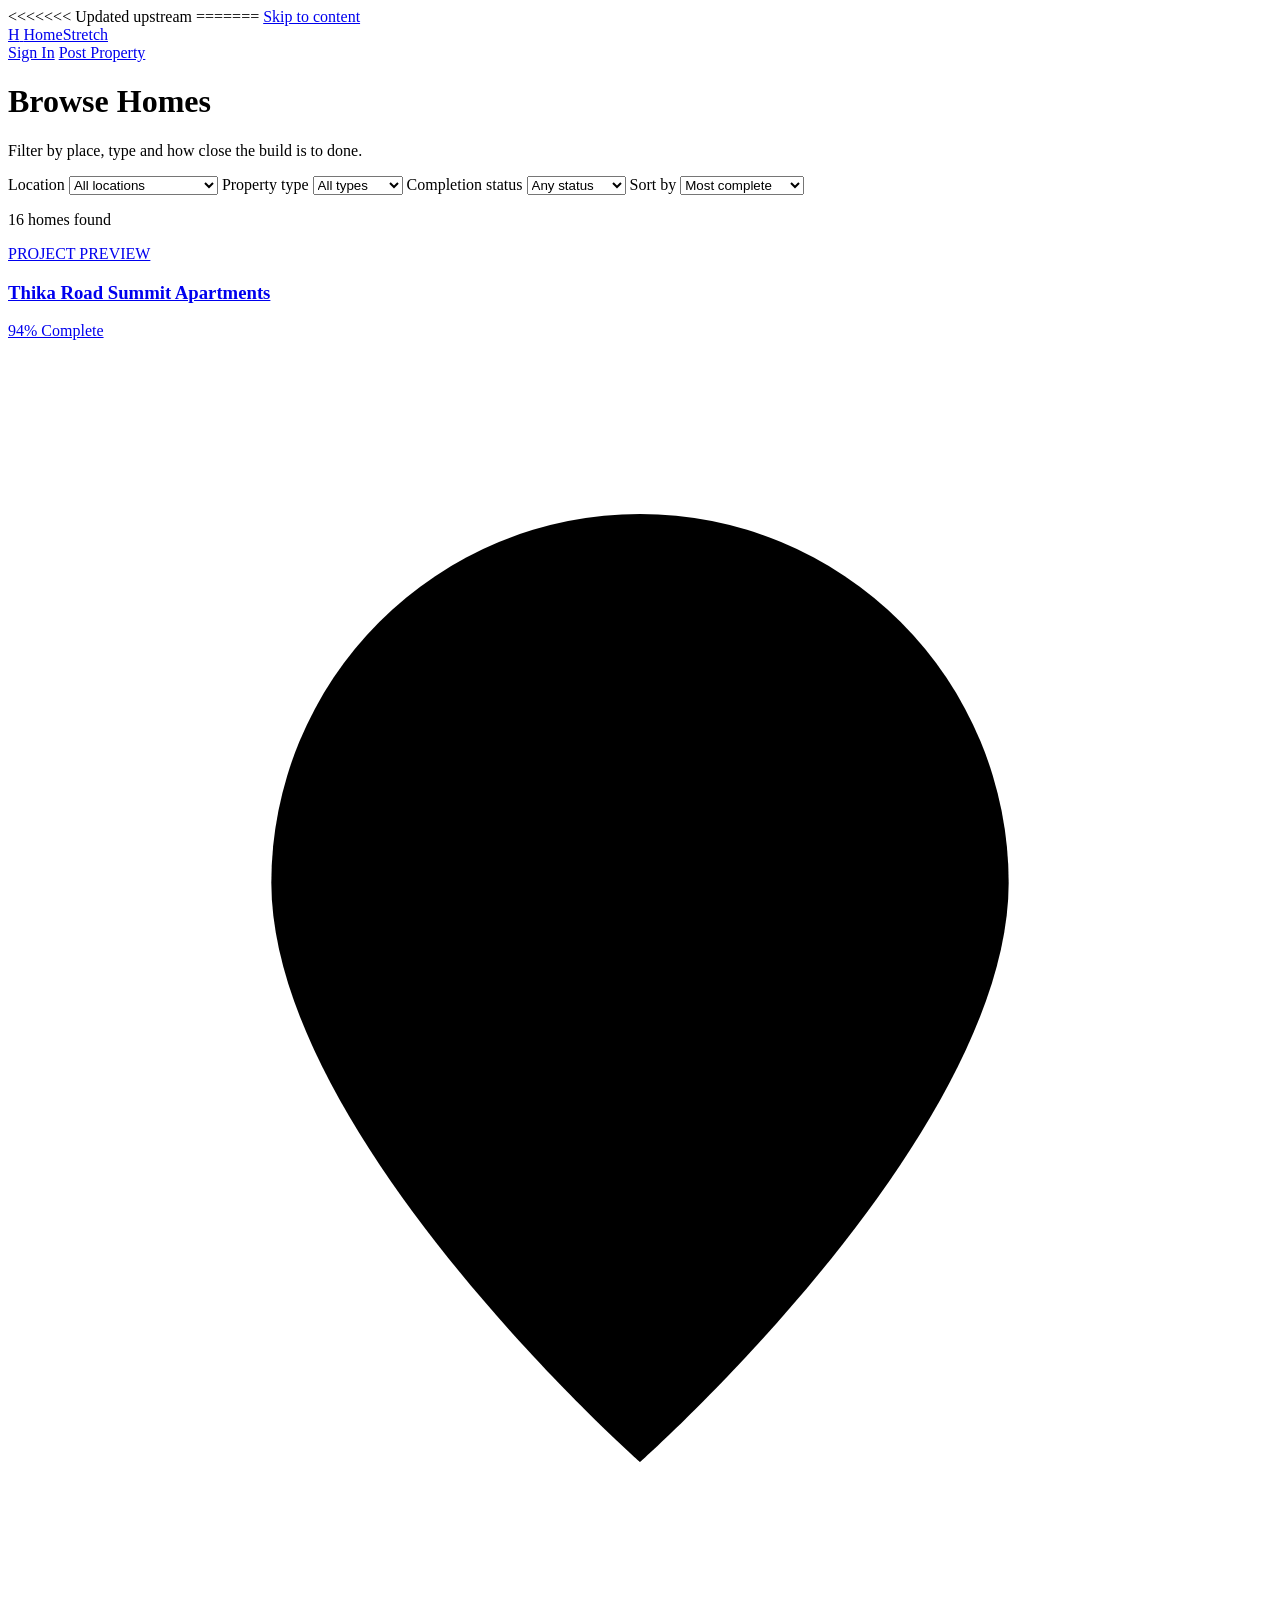
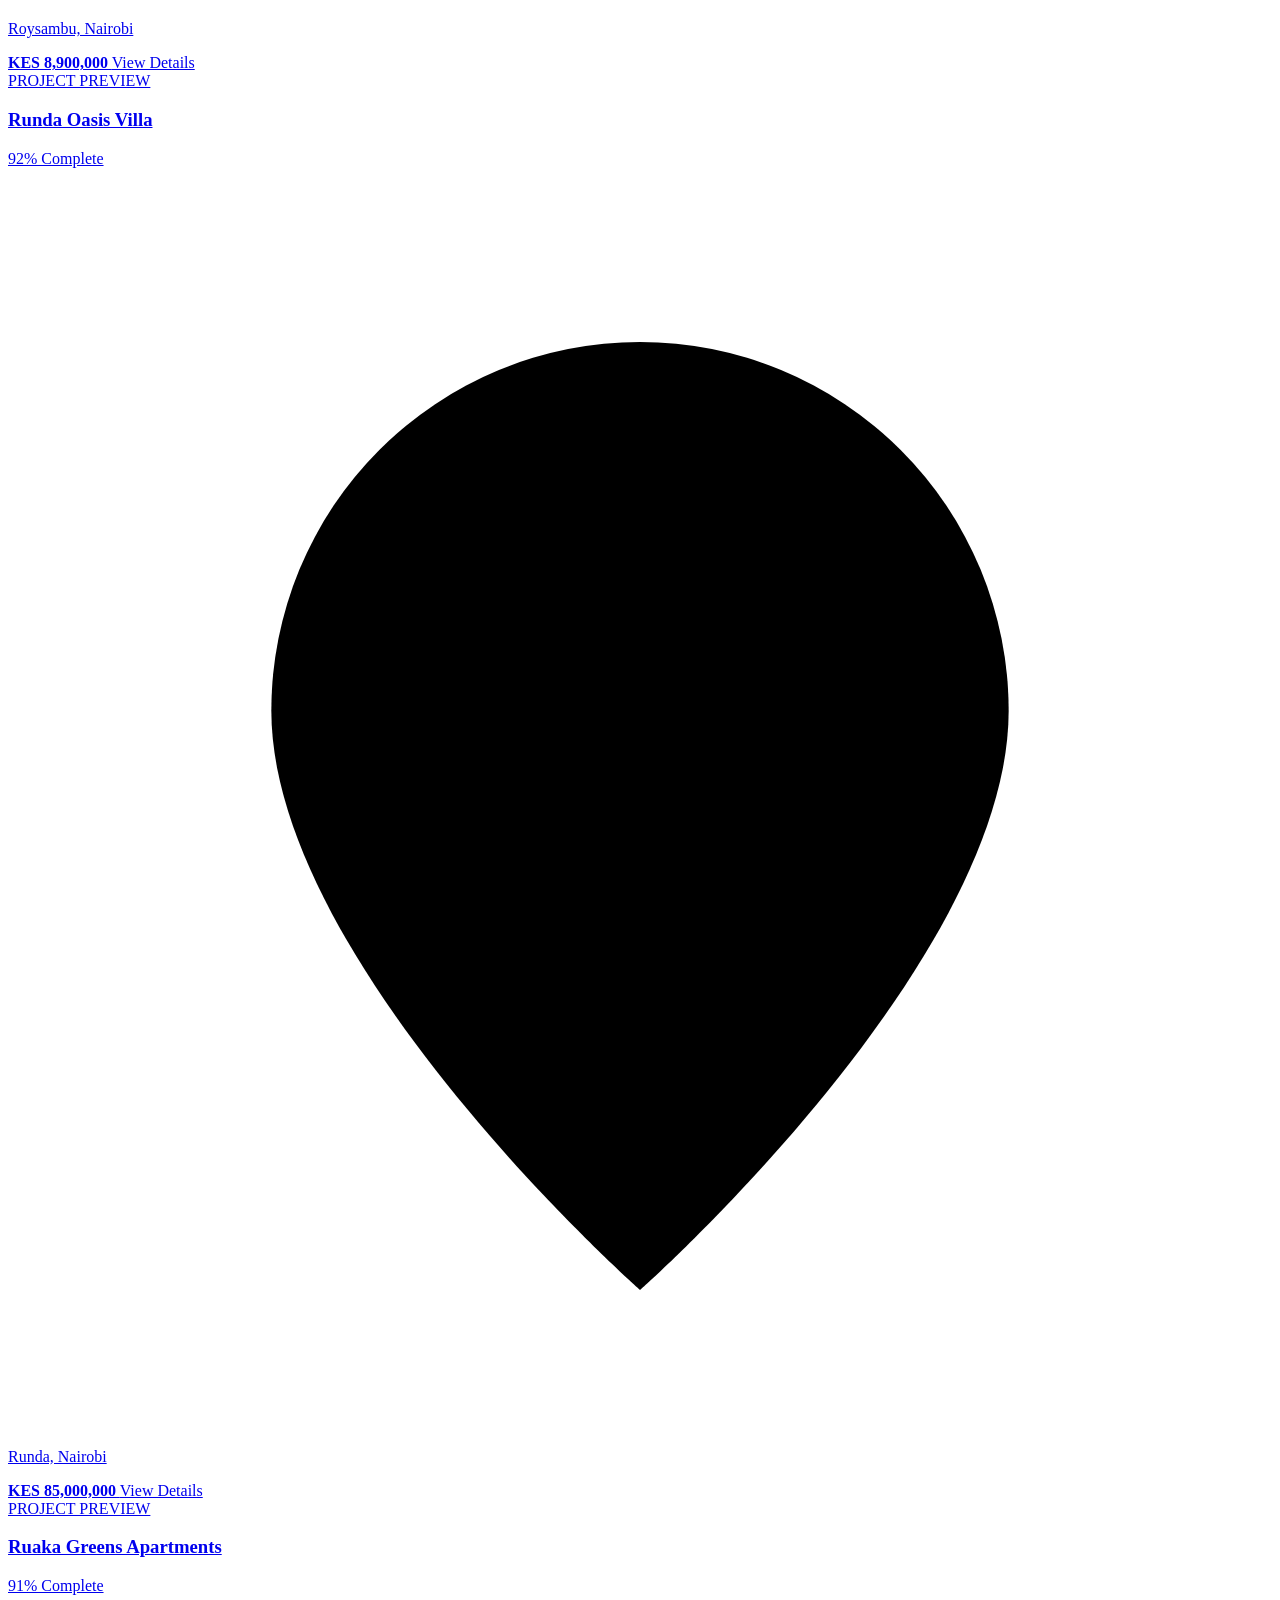
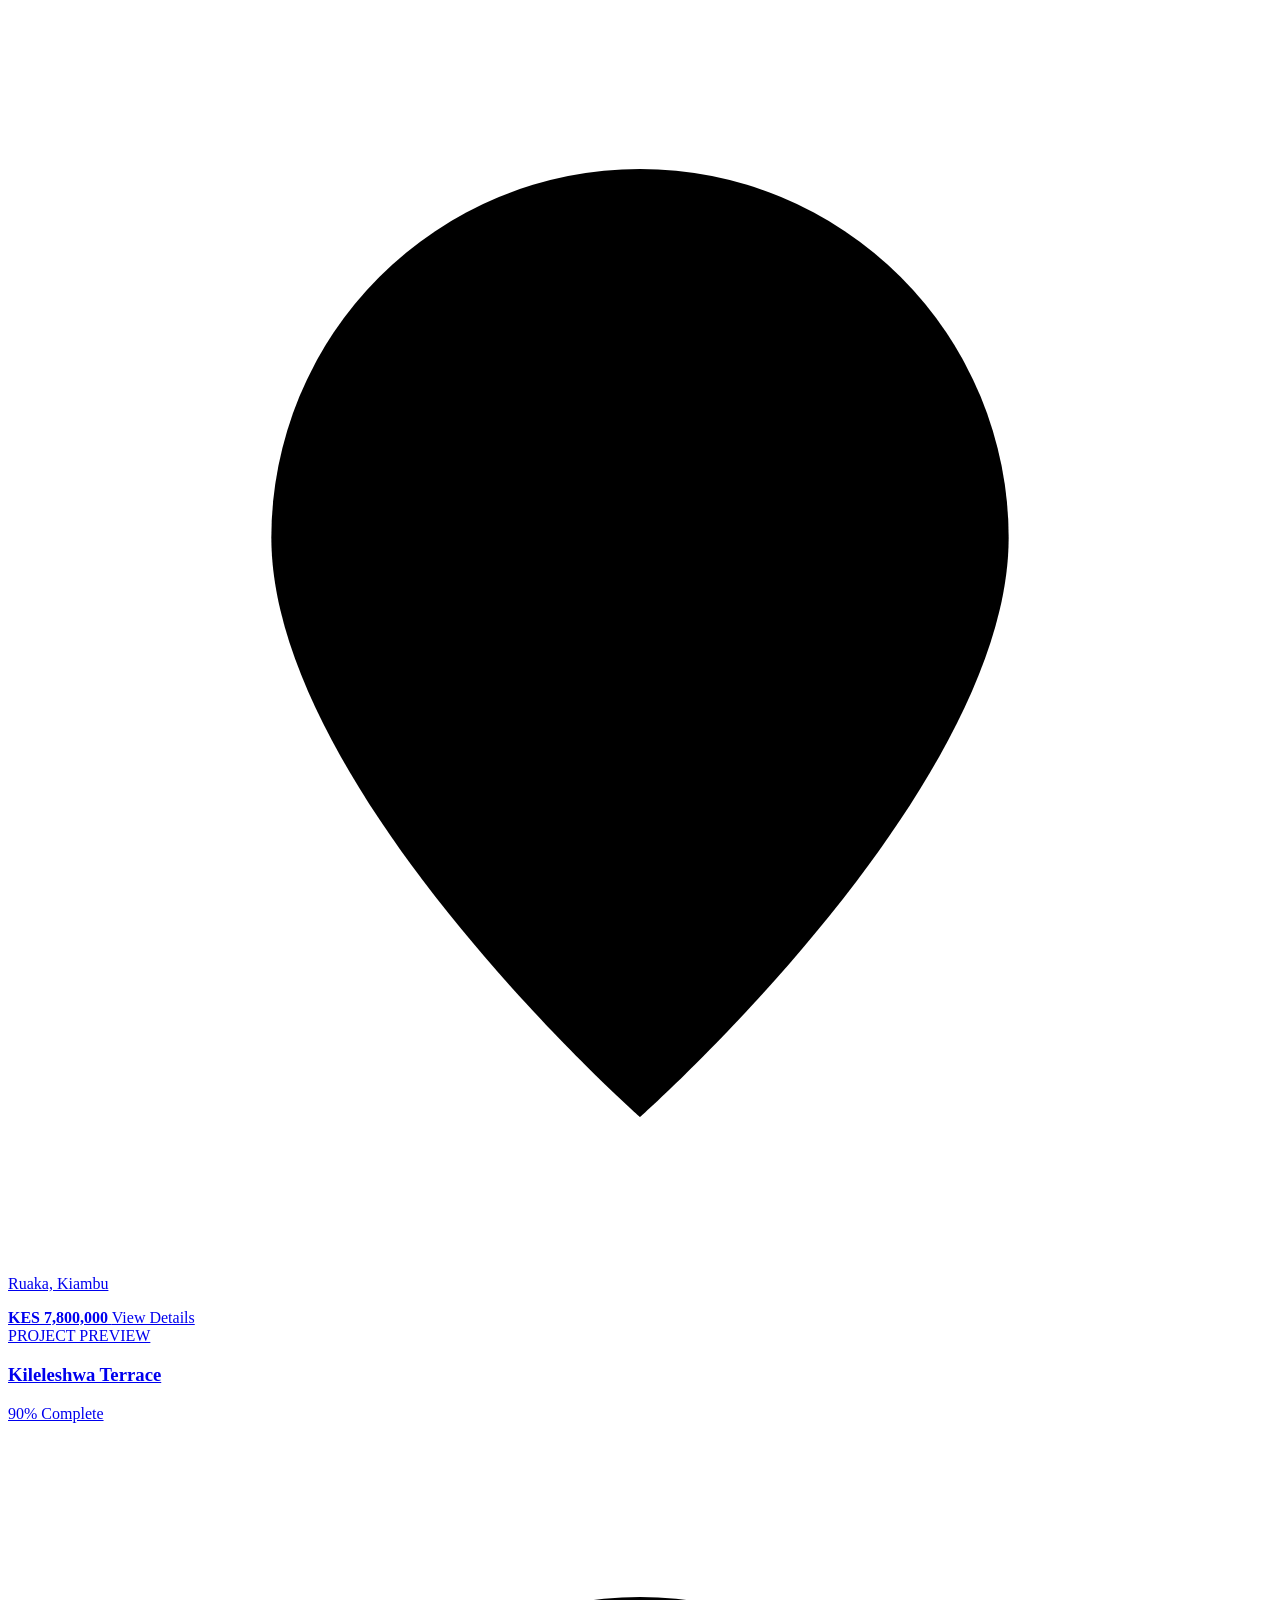
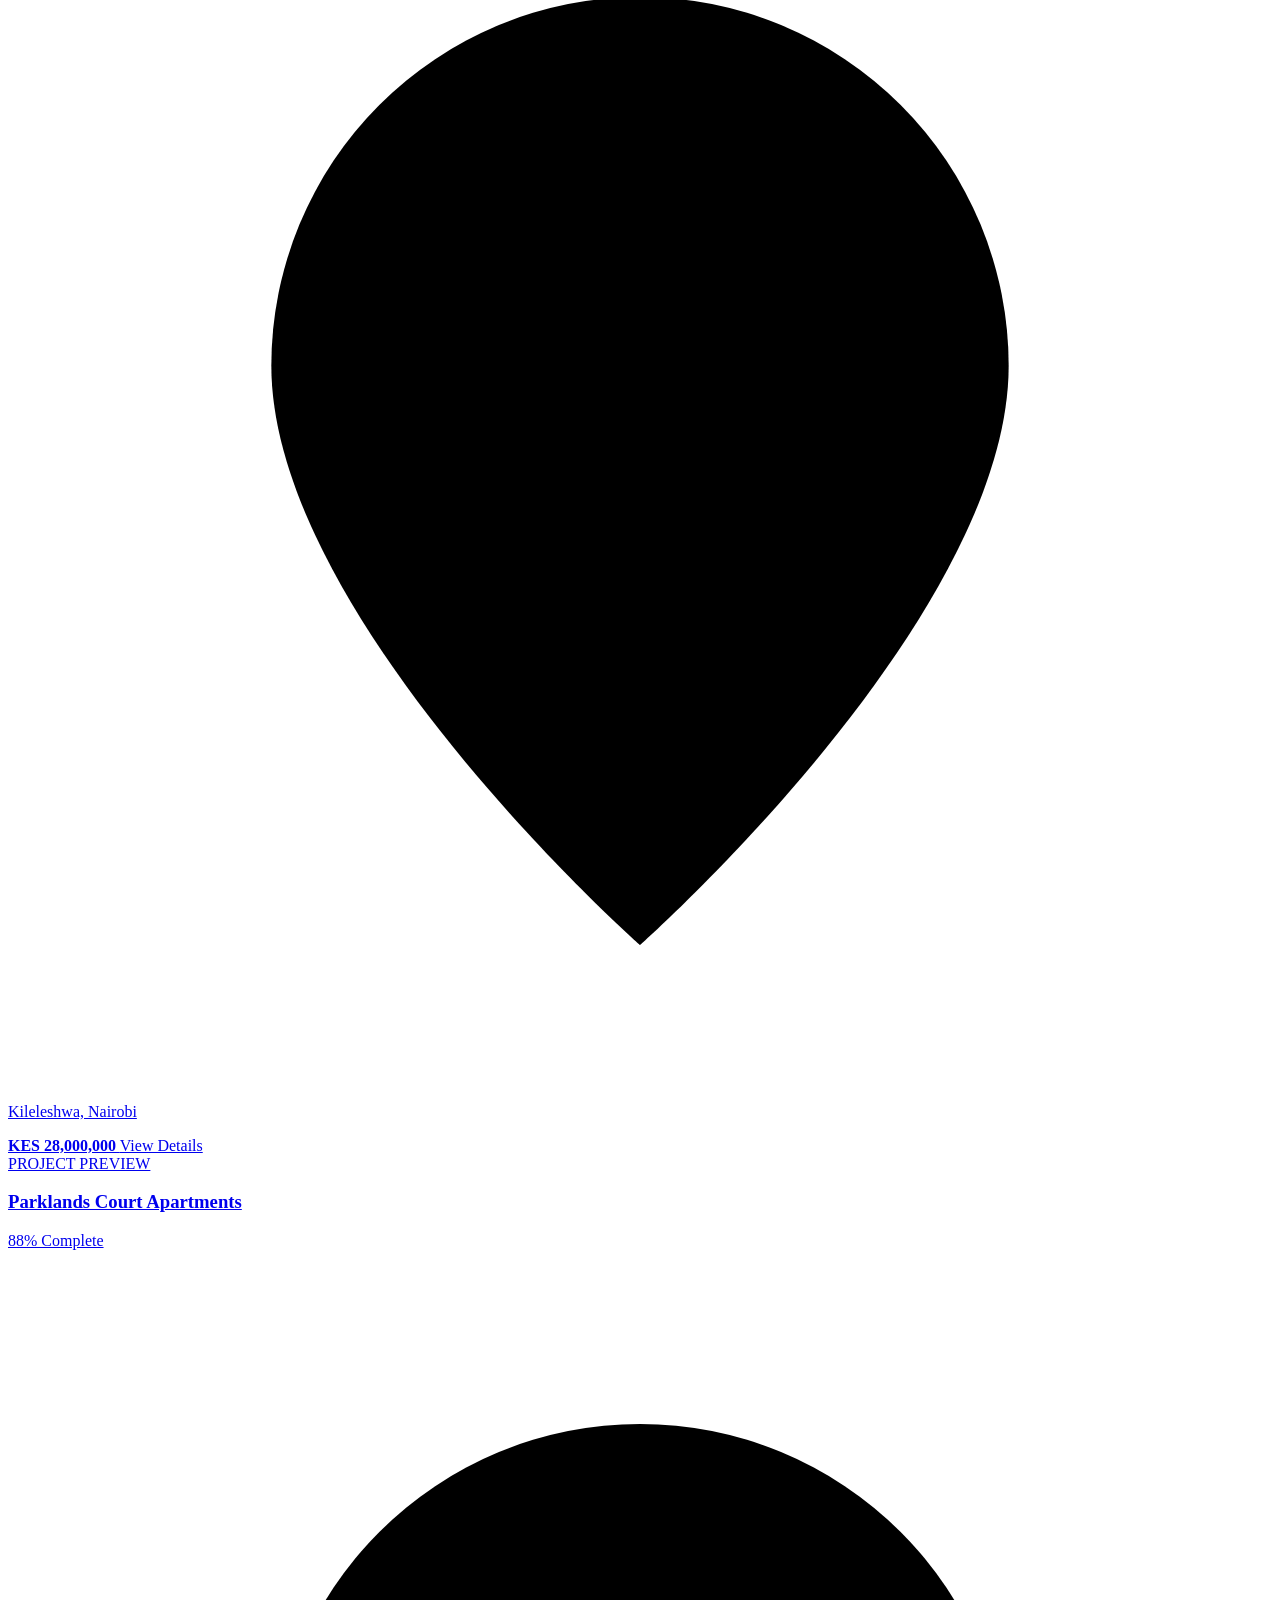
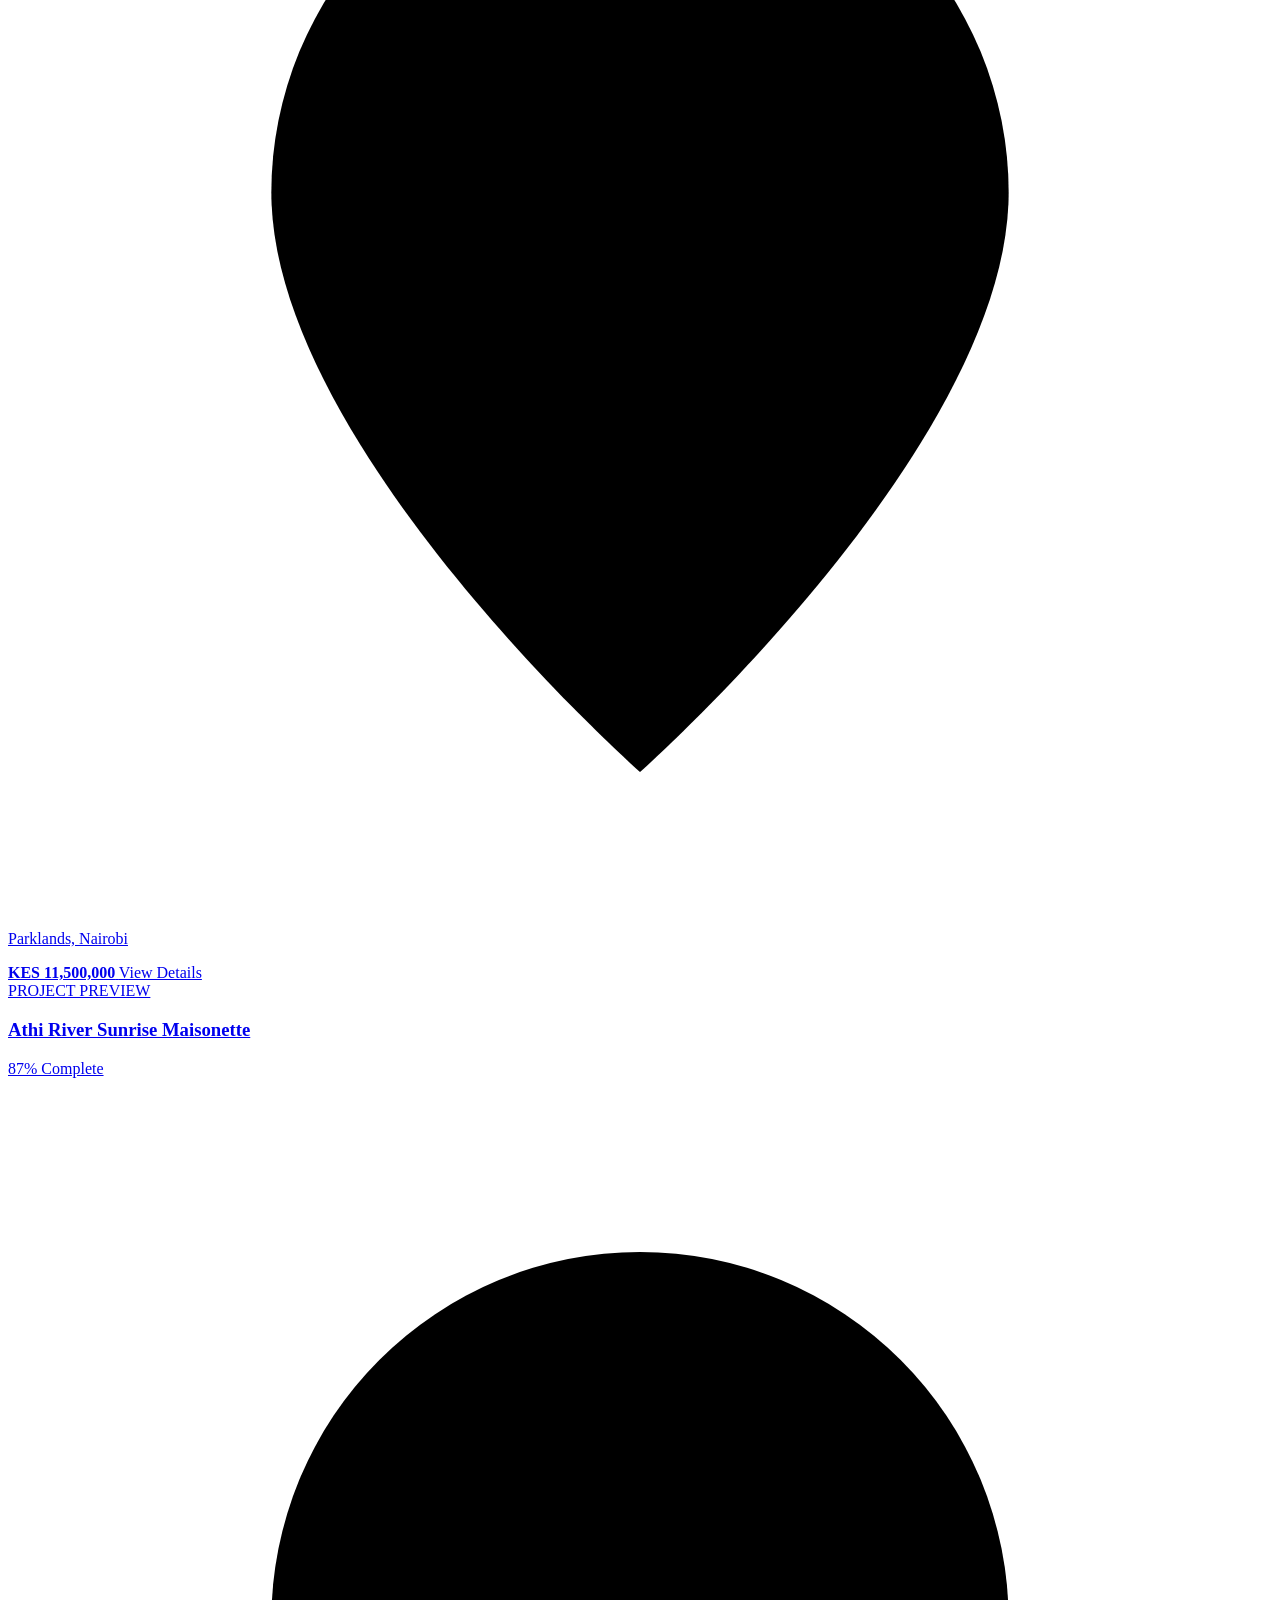
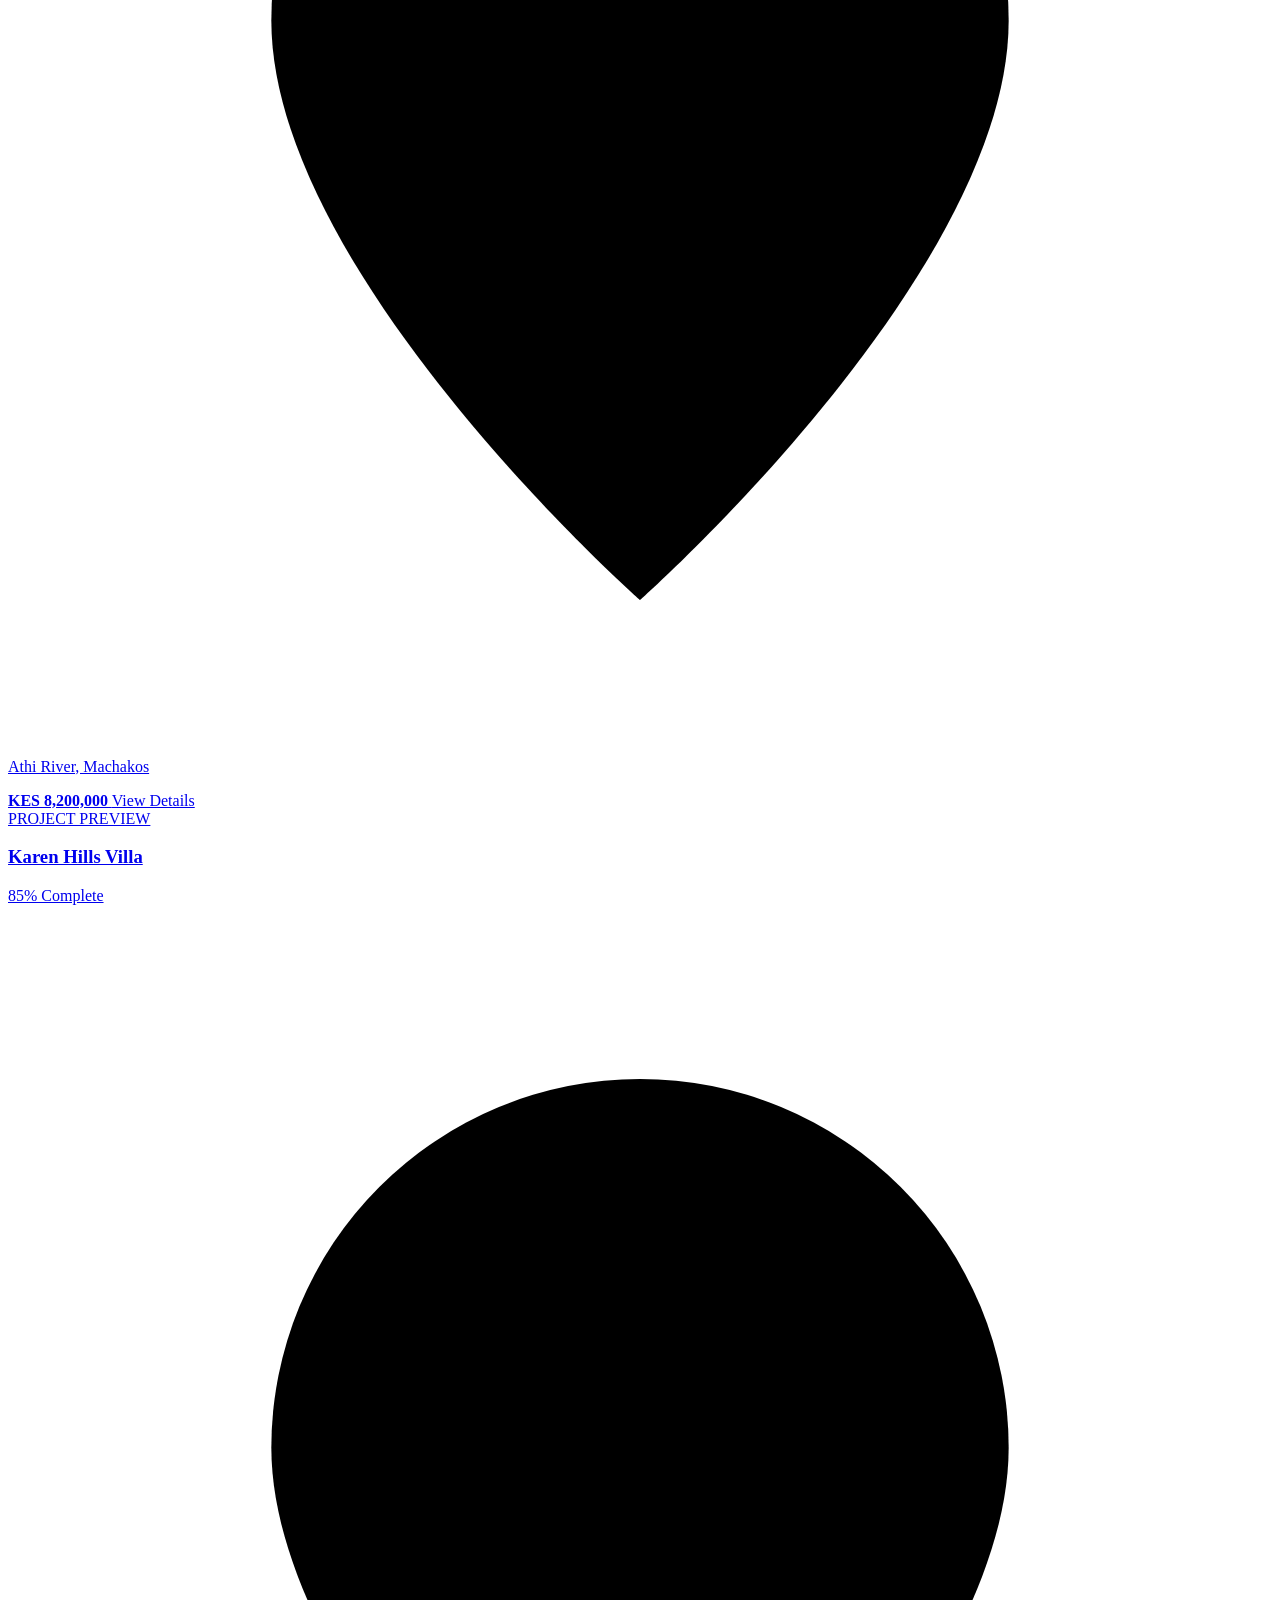
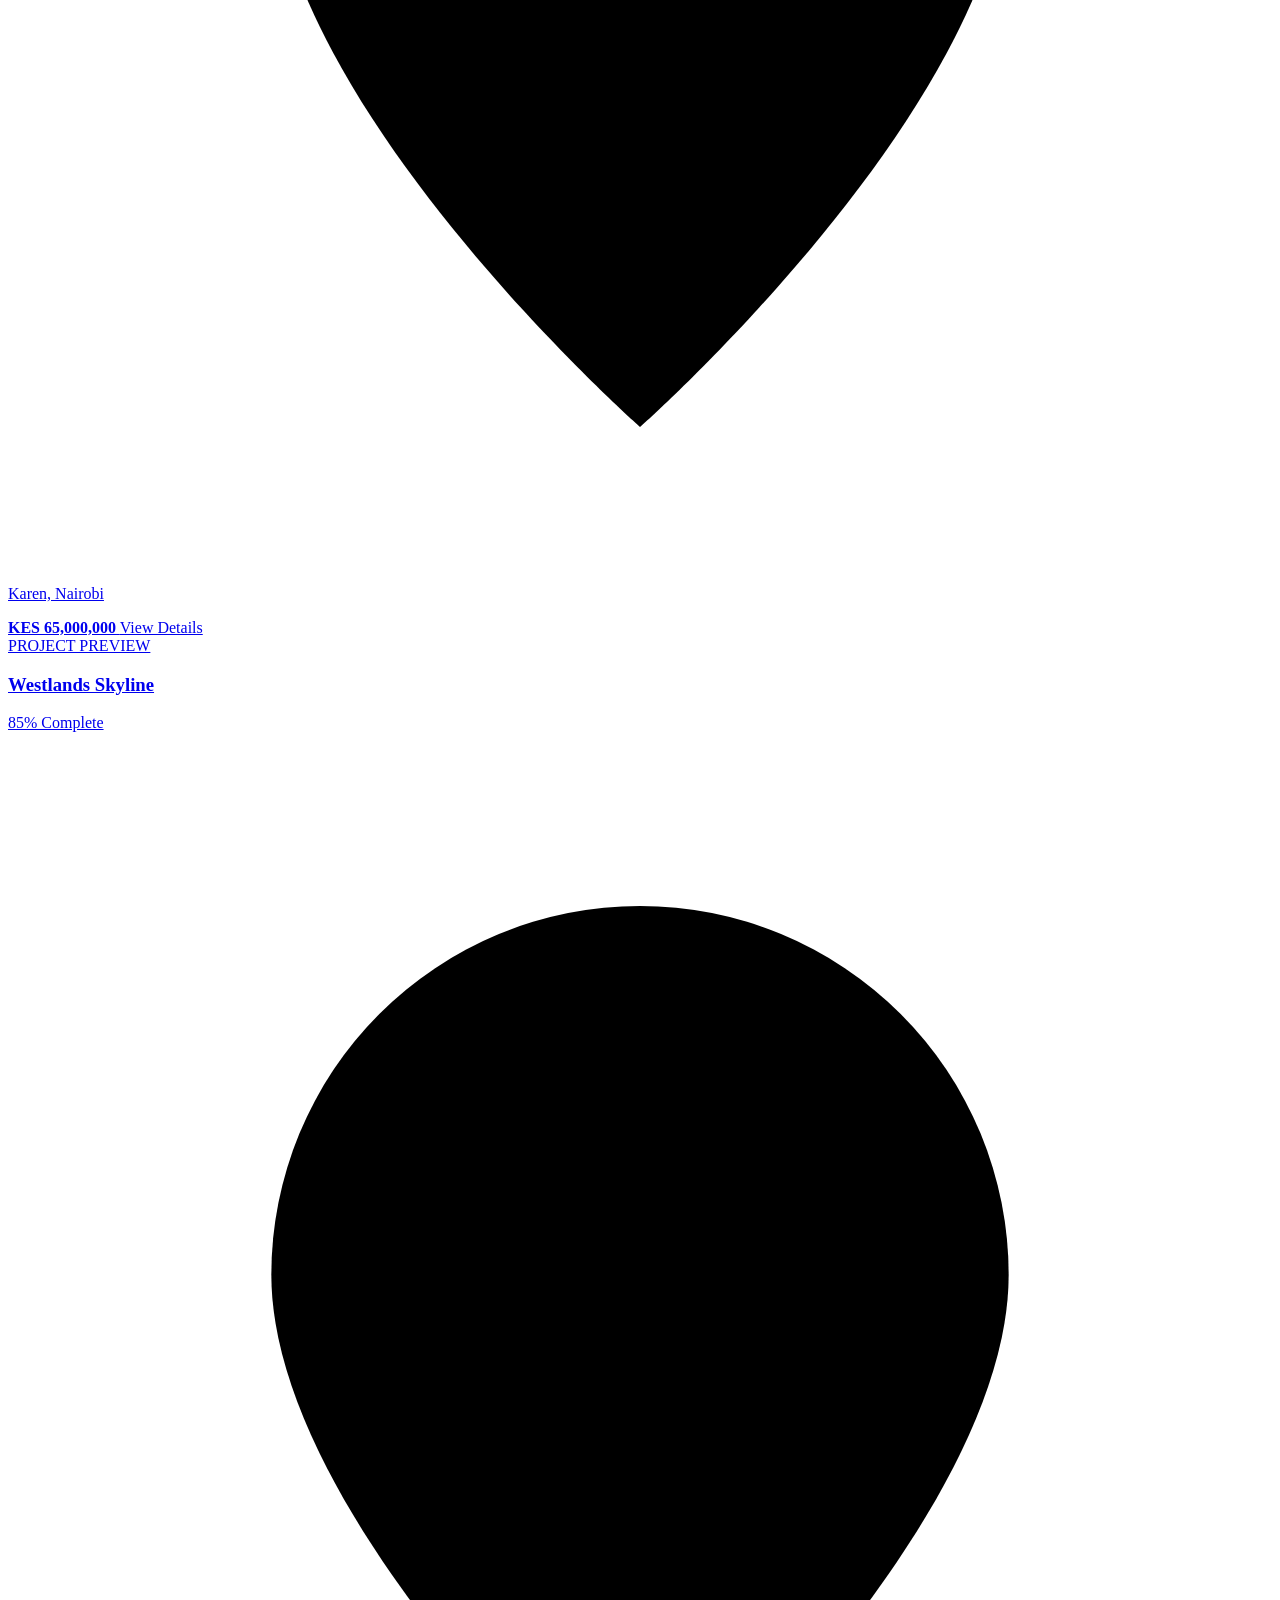
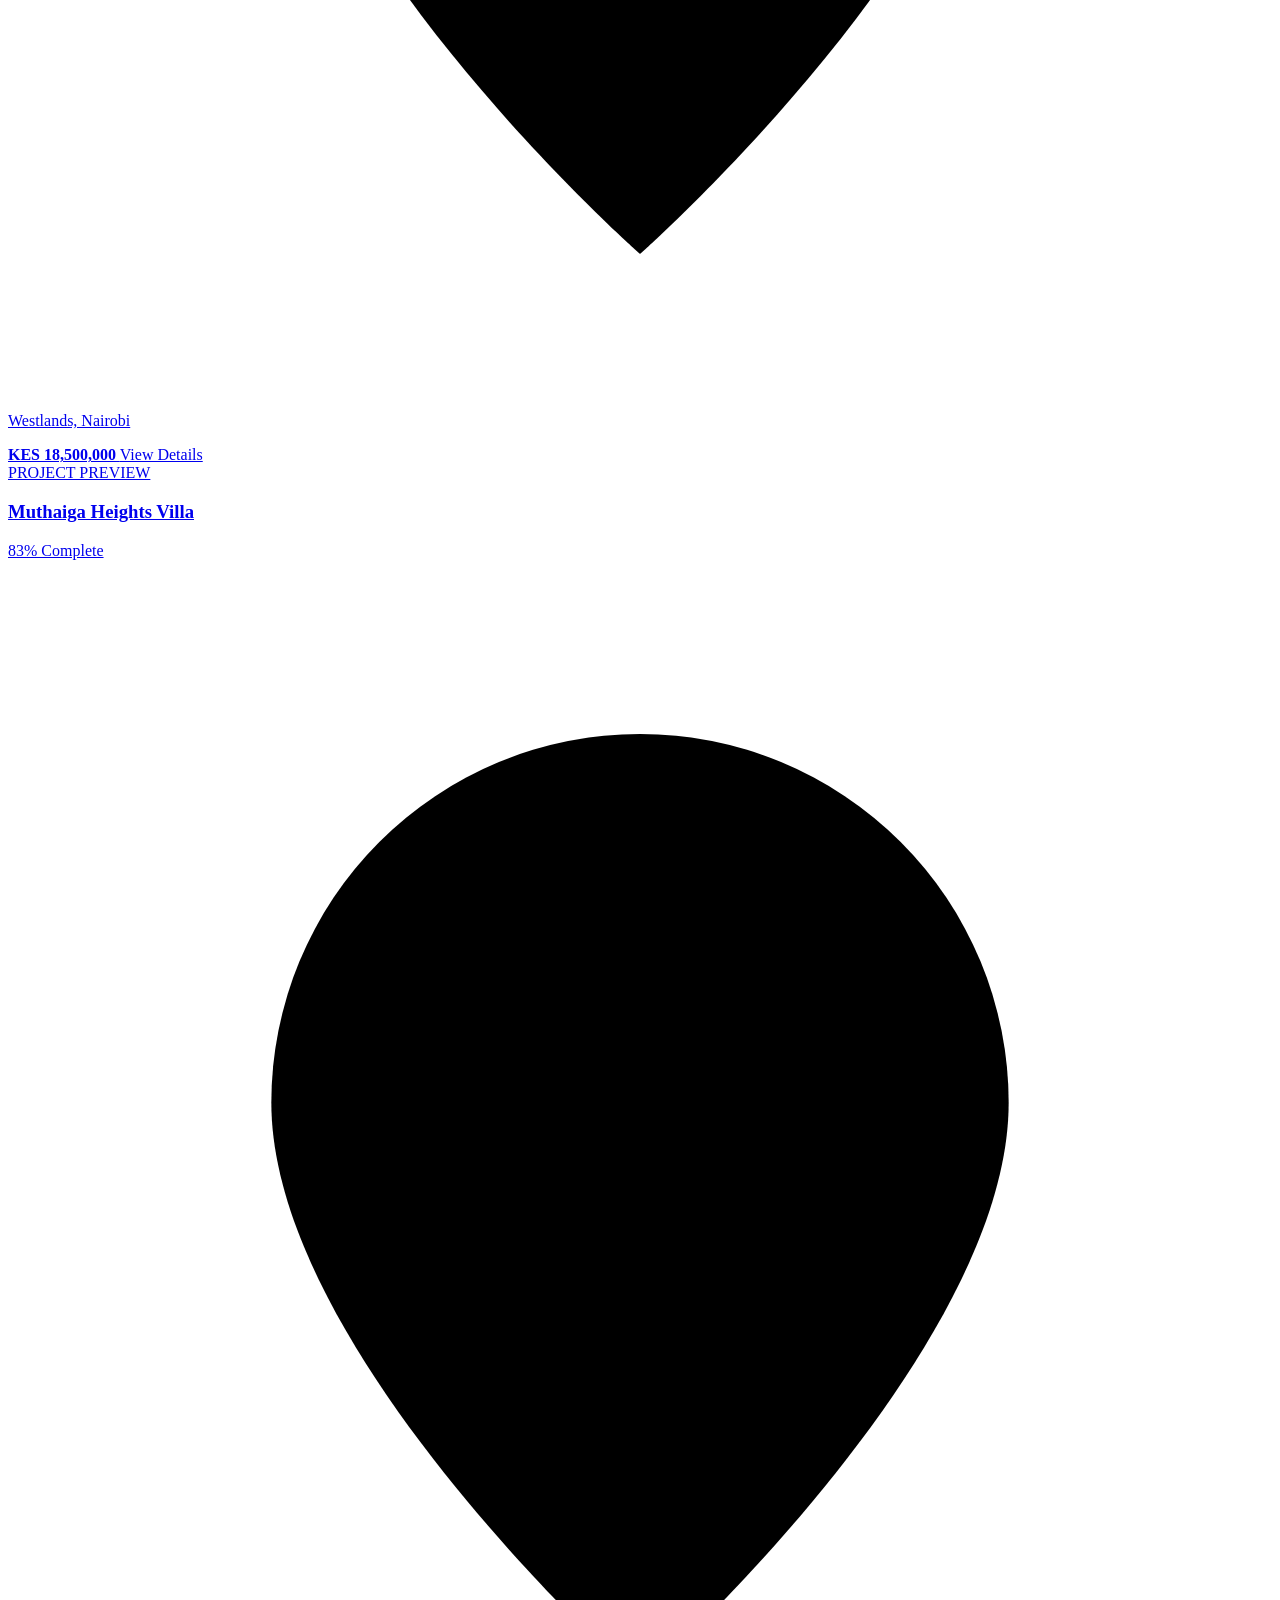
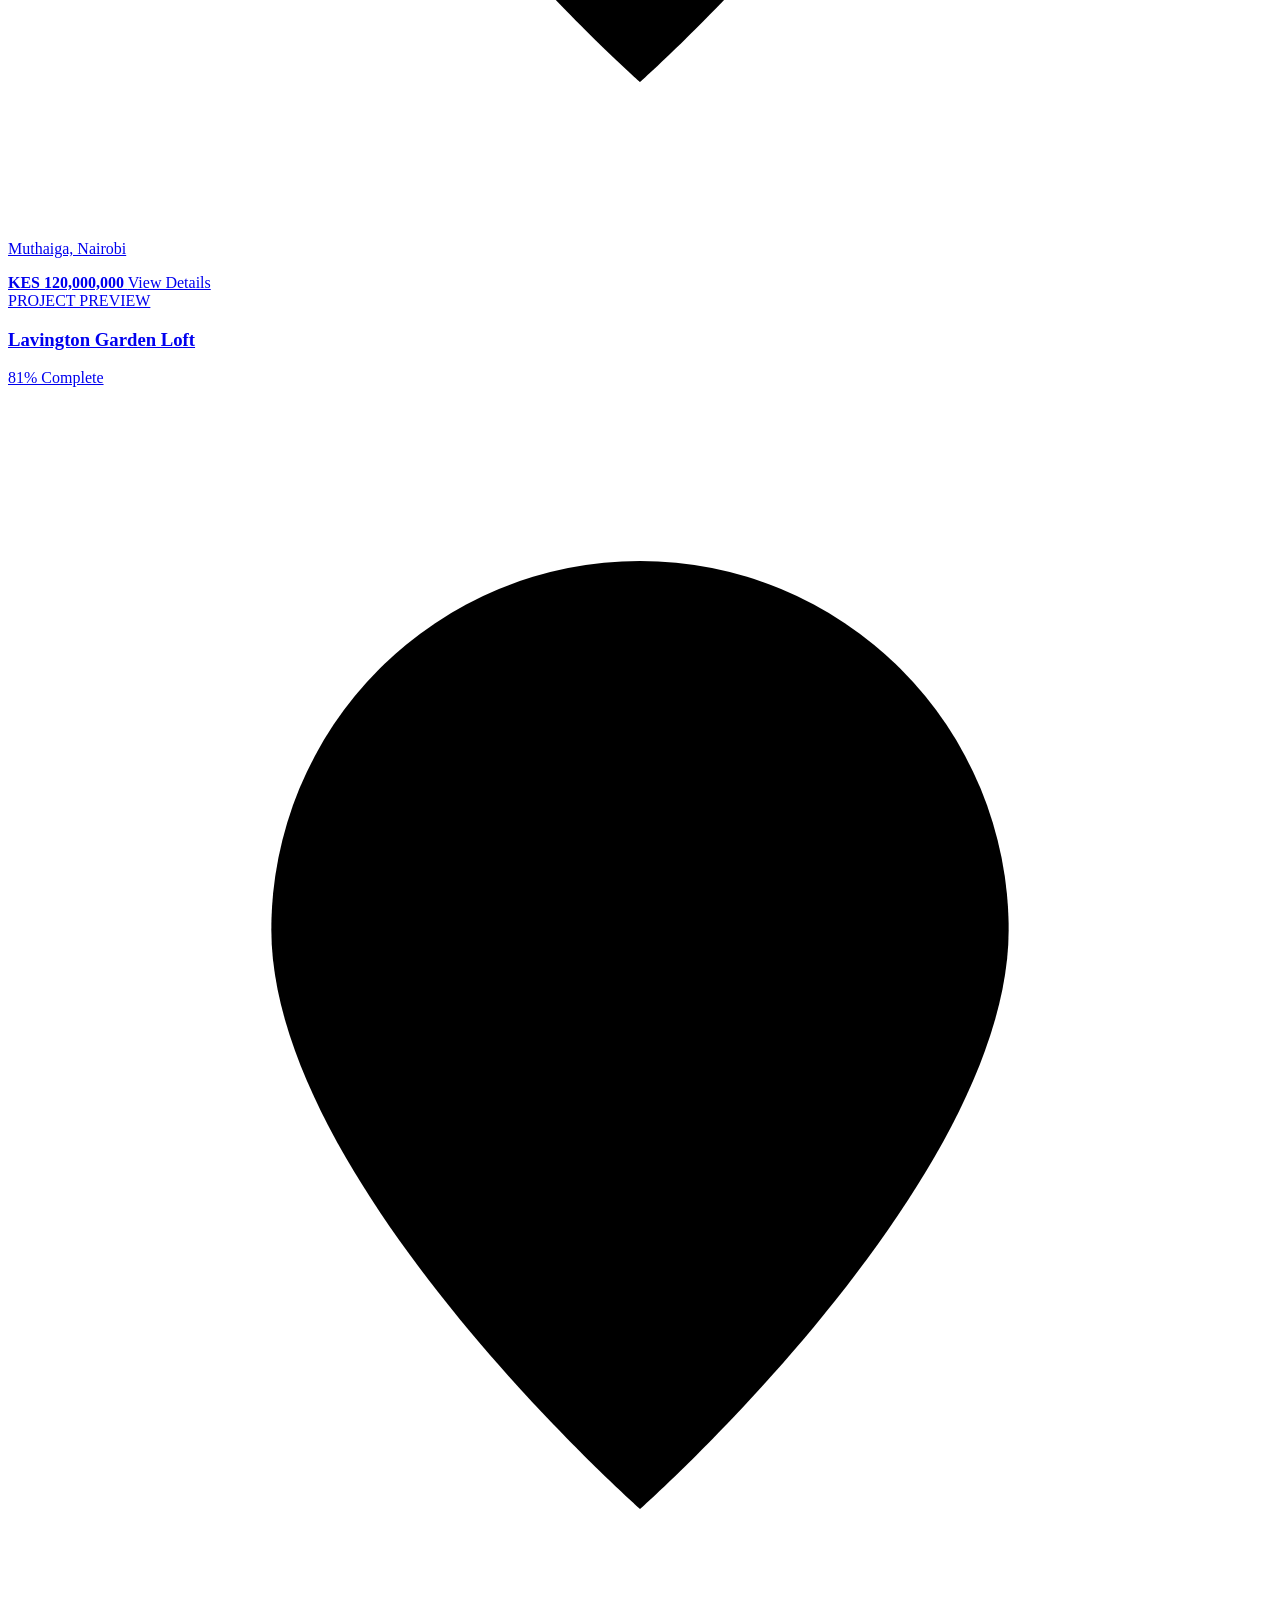
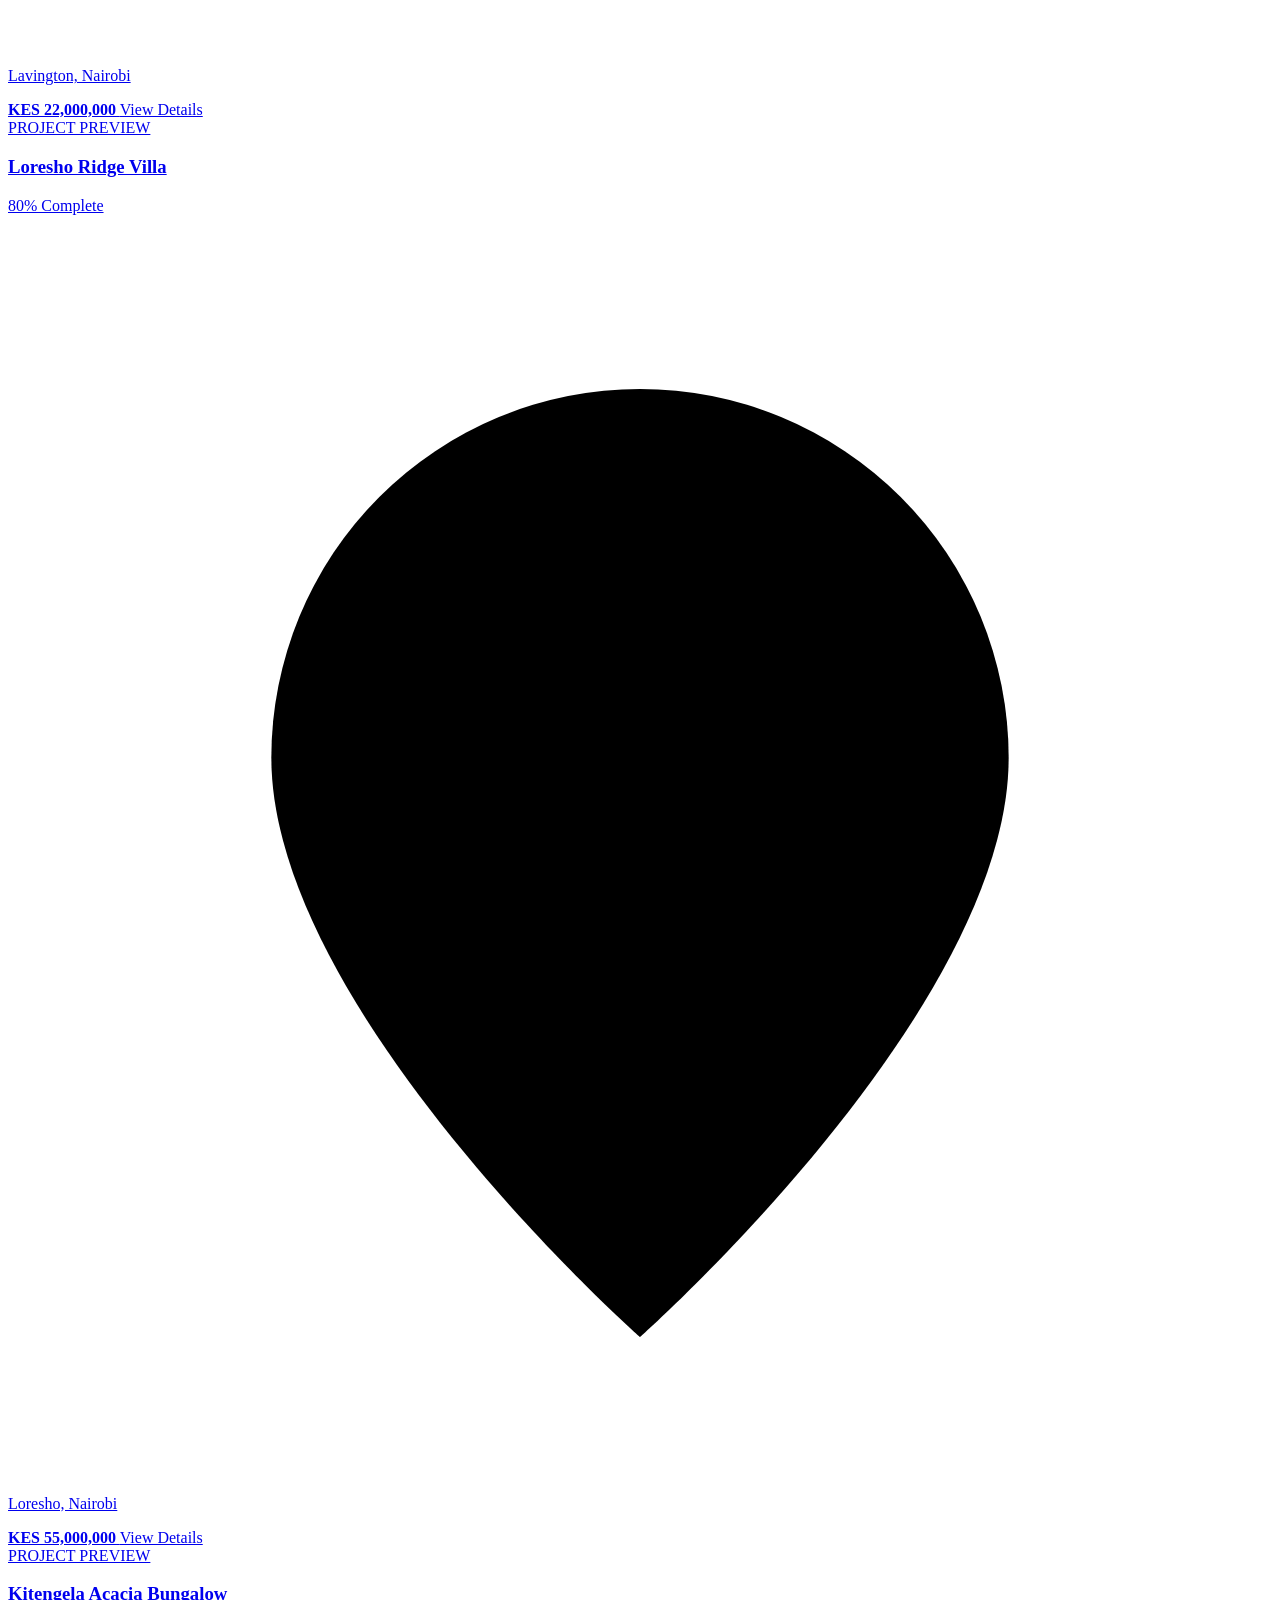
==== server/frontend/catalog.html @ 9c31d479 "Add catalog updates and assets" ====
<<<<<<< Updated upstream
=======
<!DOCTYPE html>
<html lang="en">
<head>
  <meta charset="UTF-8">
  <meta name="viewport" content="width=device-width, initial-scale=1">
  <title>Browse Homes | HomeStretch</title>
  <meta name="description" content="Search near-completion homes by place, type and how finished they are.">
  <link rel="stylesheet" href="assets/css/global.css">
  <link rel="stylesheet" href="assets/css/catalog.css">
  <script src="assets/js/catalog.js" defer></script>
</head>
<body>
  <a class="skip-link" href="#main">Skip to content</a>
  <header class="site-header">
    <div class="container nav">
      <a class="brand" href="index.html" aria-label="HomeStretch home">
        <span class="brand-mark">H</span>
        <span class="brand-name">HomeStretch</span>
      </a>
      <nav class="nav-actions" aria-label="Main">
        <a class="nav-link" href="login.html">Sign In</a>
        <a class="btn btn-dark" href="login.html?role=developer">Post Property</a>
      </nav>
    </div>
  </header>

  <main id="main">
    <div class="container">
      <div class="page-head">
        <h1>Browse Homes</h1>
        <p class="section-sub">Filter by place, type and how close the build is to done.</p>
      </div>

      <form class="filters" id="filters" aria-label="Filter homes">
        <label class="filter"><span>Location</span>
          <select name="location"><option value="">All locations</option></select></label>
        <label class="filter"><span>Property type</span>
          <select name="type"><option value="">All types</option></select></label>
        <label class="filter"><span>Completion status</span>
          <select name="status"><option value="">Any status</option></select></label>
        <label class="filter"><span>Sort by</span>
          <select name="sort">
            <option value="completion">Most complete</option>
            <option value="price-asc">Price: low to high</option>
            <option value="price-desc">Price: high to low</option>
          </select></label>
      </form>

      <p class="results-meta" id="results-count" aria-live="polite"></p>
      <div class="grid" id="property-grid"></div>
    </div>
  </main>

  <footer class="site-footer">
    <div class="container footer-inner">
      <a class="brand" href="index.html">
        <span class="brand-mark">H</span>
        <span>HomeStretch</span>
      </a>
      <ul class="footer-links">
        <li><a href="#">About us</a></li>
        <li><a href="#">Terms and conditions</a></li>
        <li><a href="#">Privacy policy</a></li>
        <li><a href="#">How it works</a></li>
        <li><a href="#">Contact us</a></li>
      </ul>
      <p class="footer-copy">&copy; 2026 HomeStretch Real Estate. All rights reserved.</p>
    </div>
  </footer>
</body>
</html>
>>>>>>> Stashed changes
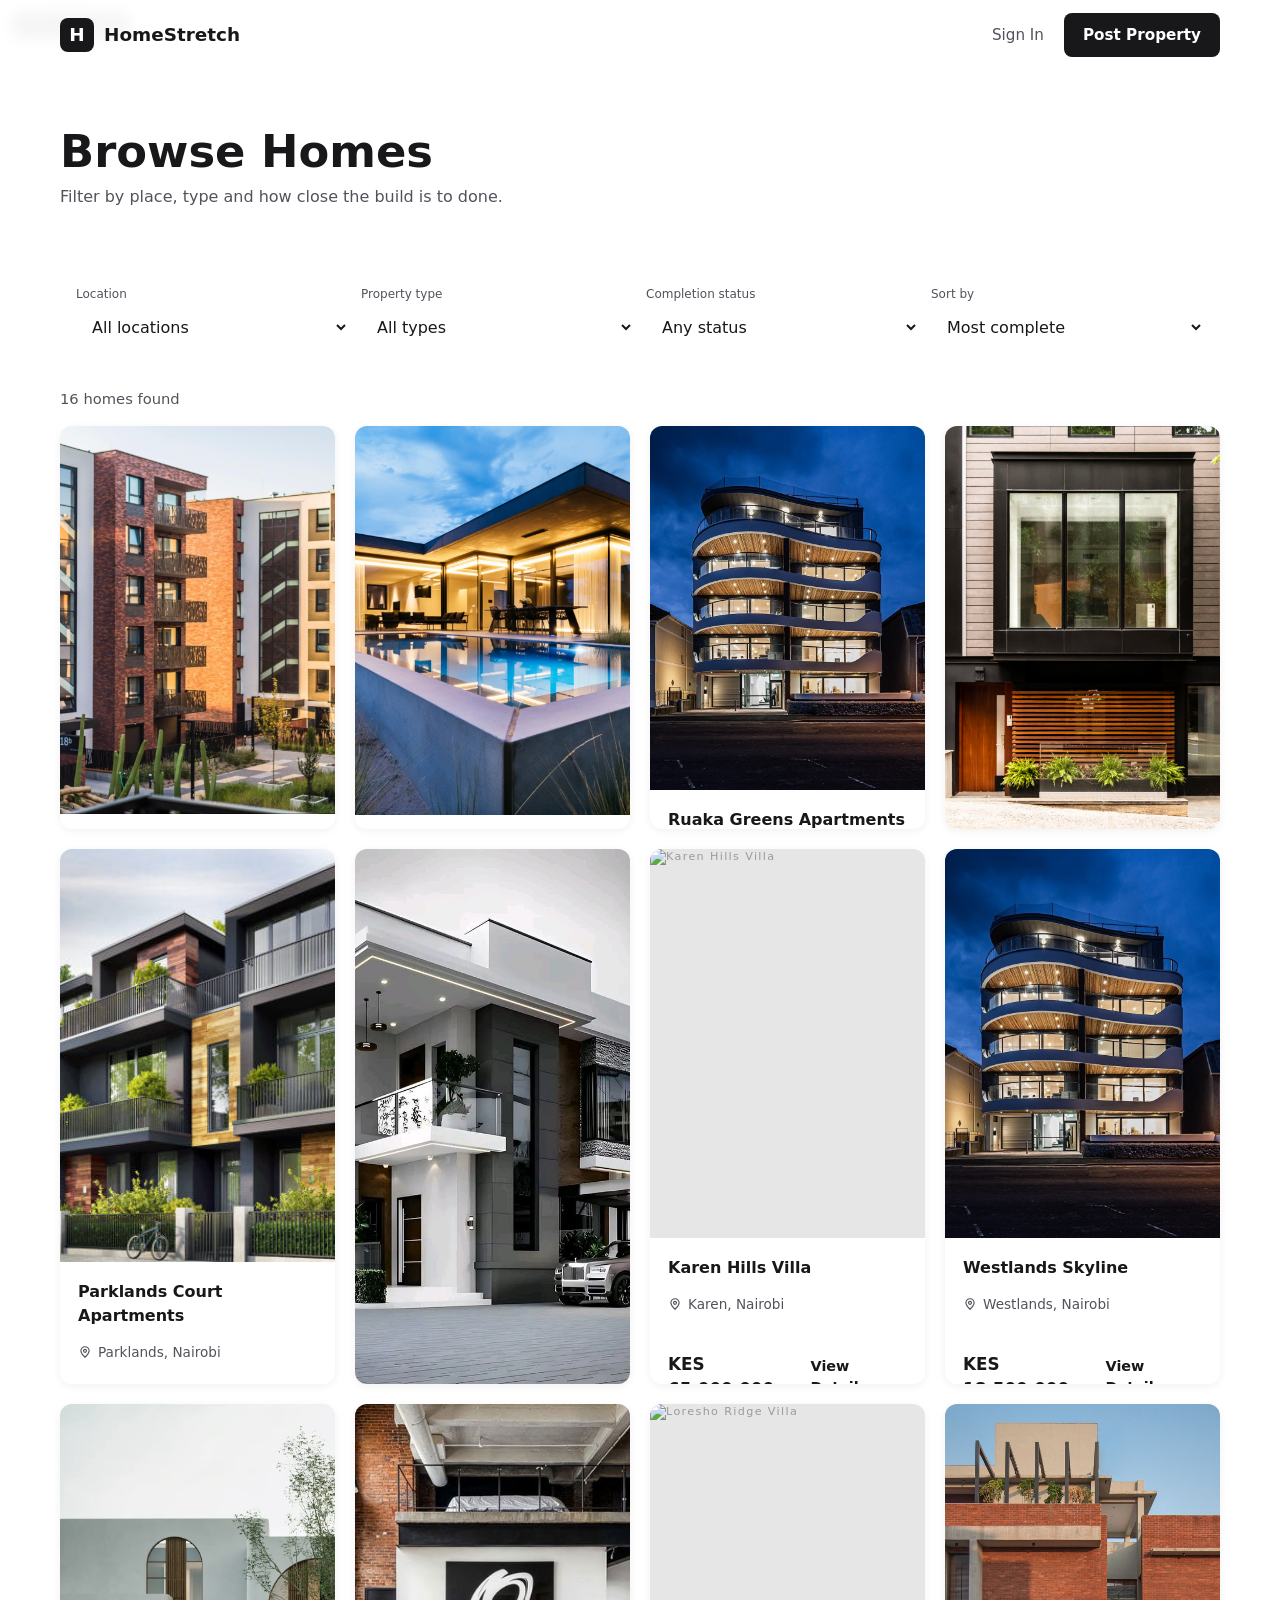
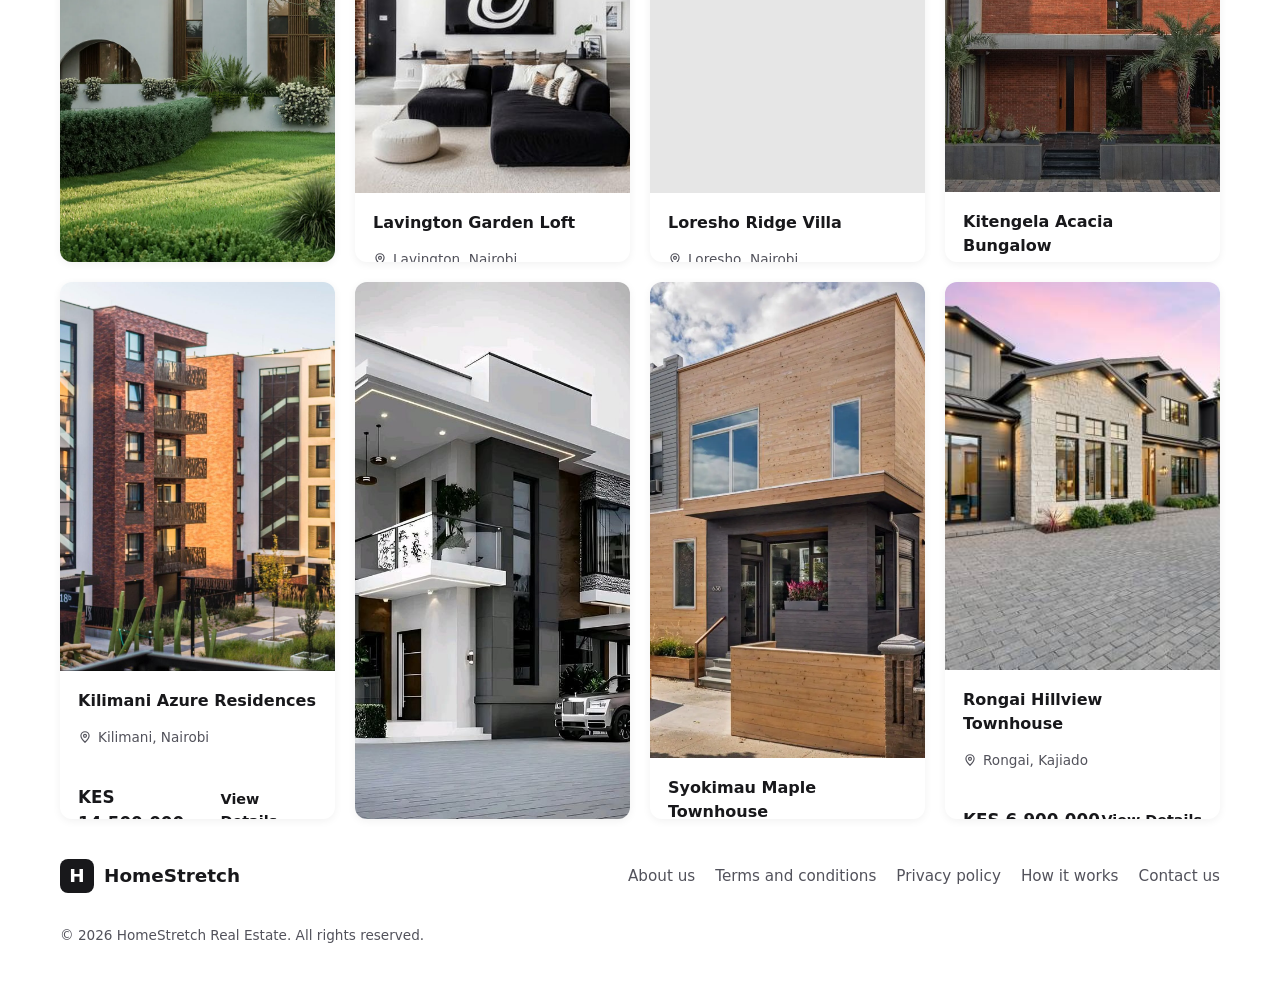
==== commit 5f728e57: "Task: Added supabaseClient logic for frontend pages - 1st implementation login" ====
--- a/server/frontend/catalog.html
+++ b/server/frontend/catalog.html
@@ -1,5 +1,3 @@
-<<<<<<< Updated upstream
-=======
 <!DOCTYPE html>
 <html lang="en">
 <head>
@@ -69,6 +67,7 @@
       <p class="footer-copy">&copy; 2026 HomeStretch Real Estate. All rights reserved.</p>
     </div>
   </footer>
+  <script src="https://cdn.jsdelivr.net/npm/@supabase/supabase-js@2"></script>
+  <script src="/assets/js/supabaseClient.js"></script>
 </body>
 </html>
->>>>>>> Stashed changes
--- a/server/frontend/assets/css/global.css
+++ b/server/frontend/assets/css/global.css
@@ -0,0 +1,84 @@
+:root {
+  --bg: #ffffff;
+  --surface: #f7f7f8;
+  --surface-alt: #efeff1;
+  --text: #18181b;
+  --muted: #52525b;
+  --border: #e4e4e7;
+  --primary: #18181b;
+  --primary-hover: #27272a;
+  --radius: 12px;
+  --radius-sm: 8px;
+  --shadow: 0 2px 8px rgba(0, 0, 0, 0.06);
+}
+
+*, *::before, *::after { box-sizing: border-box; margin: 0; padding: 0; }
+html { scroll-behavior: smooth; }
+body { font-family: system-ui, -apple-system, sans-serif; color: var(--text); background: var(--bg); line-height: 1.5; }
+img, svg { display: block; max-width: 100%; }
+a { color: inherit; text-decoration: none; }
+button, input, select, textarea { font: inherit; color: inherit; }
+
+.skip-link { position: absolute; left: -9999px; }
+.skip-link:focus { position: fixed; left: 16px; top: 16px; z-index: 100; padding: 10px 16px; border-radius: var(--radius-sm); background: var(--primary); color: #fff; font-weight: 600; }
+.container { width: min(1160px, 92%); margin: 0 auto; }
+.center { text-align: center; }
+
+.site-header { position: sticky; top: 0; z-index: 50; background: rgba(255, 255, 255, 0.95); backdrop-filter: blur(8px); }
+.nav, .footer-inner { display: flex; flex-wrap: wrap; align-items: center; justify-content: space-between; gap: 16px; }
+.nav { height: 70px; }
+.brand { display: inline-flex; align-items: center; gap: 10px; font-weight: 700; font-size: 1.15rem; }
+.brand-mark { display: grid; place-items: center; width: 34px; height: 34px; border-radius: var(--radius-sm); background: var(--primary); color: #fff; font-weight: 800; }
+.nav-actions, .footer-links { display: flex; flex-wrap: wrap; align-items: center; gap: 20px; list-style: none; }
+.nav-link, .footer-links a { color: var(--muted); font-size: 0.95rem; transition: color 0.15s; }
+.nav-link { font-weight: 500; }
+.nav-link:hover, .footer-links a:hover { color: var(--text); }
+
+.btn { display: inline-flex; align-items: center; justify-content: center; gap: 8px; padding: 10px 18px; border-radius: var(--radius-sm); border: 1px solid transparent; font-weight: 600; font-size: 0.95rem; cursor: pointer; transition: 0.15s; }
+.btn:active { transform: translateY(1px); }
+.btn-dark { background: var(--primary); color: #fff; }
+.btn-dark:hover { background: var(--primary-hover); }
+.btn-outline { background: #fff; border-color: var(--border); }
+.btn-outline:hover { background: var(--surface); }
+.btn-icon { width: 18px; height: 18px; stroke: currentColor; fill: none; stroke-width: 2; stroke-linecap: round; stroke-linejoin: round; }
+
+.section { padding: 64px 0; }
+.section-title { font-size: clamp(1.5rem, 2.5vw, 2rem); font-weight: 700; letter-spacing: -0.02em; margin-bottom: 8px; }
+.section-sub { color: var(--muted); margin-bottom: 36px; }
+.features { display: grid; grid-template-columns: repeat(auto-fit, minmax(260px, 1fr)); gap: 24px; text-align: left; }
+.feature { padding: 26px; border: 1px solid var(--border); border-radius: var(--radius); background: #fff; box-shadow: var(--shadow); }
+.feature-icon { width: 44px; height: 44px; display: grid; place-items: center; border-radius: var(--radius-sm); background: var(--surface); margin-bottom: 16px; }
+.feature-icon svg { width: 22px; height: 22px; stroke: var(--text); fill: none; stroke-width: 1.8; stroke-linecap: round; stroke-linejoin: round; }
+.feature h3 { font-size: 1.1rem; font-weight: 600; margin-bottom: 8px; }
+.feature p { color: var(--muted); font-size: 0.95rem; }
+
+.trending { background: var(--surface); }
+.trending-head { display: flex; align-items: flex-end; justify-content: space-between; gap: 16px; margin-bottom: 28px; }
+.trending-head .section-sub { margin-bottom: 0; }
+.arrows { display: flex; gap: 10px; flex-shrink: 0; }
+.arrow-btn { width: 40px; height: 40px; display: grid; place-items: center; border-radius: 50%; border: 1px solid var(--border); background: #fff; cursor: pointer; transition: 0.15s; }
+.arrow-btn:hover { background: var(--surface-alt); }
+.arrow-btn svg { width: 18px; height: 18px; stroke: var(--text); fill: none; stroke-width: 2; stroke-linecap: round; stroke-linejoin: round; }
+
+.track { display: grid; grid-auto-flow: column; grid-auto-columns: minmax(290px, 340px); gap: 24px; overflow-x: auto; scroll-snap-type: x mandatory; scroll-behavior: smooth; padding-bottom: 8px; scrollbar-width: none; }
+.track::-webkit-scrollbar { display: none; }
+
+.property-card, .card { scroll-snap-align: start; background: #fff; border: 1px solid var(--border); border-radius: var(--radius); overflow: hidden; box-shadow: var(--shadow); display: flex; flex-direction: column; transition: transform 0.15s, box-shadow 0.15s; }
+.property-card:hover, .card:hover { transform: translateY(-2px); box-shadow: 0 10px 25px rgba(0, 0, 0, 0.08); }
+.card-media { position: relative; aspect-ratio: 16 / 10; background: var(--surface-alt); overflow: hidden; }
+.card-media img, .card-img { width: 100%; height: 100%; object-fit: cover; }
+.card-badge, .badge { position: absolute; top: 12px; left: 12px; padding: 4px 10px; border-radius: 999px; background: rgba(24, 24, 27, 0.85); color: #fff; font-size: 0.75rem; font-weight: 600; }
+.card-body { padding: 18px; display: flex; flex-direction: column; gap: 8px; flex: 1; }
+.card-title { font-size: 1.05rem; font-weight: 600; }
+.card-meta { color: var(--muted); font-size: 0.9rem; }
+.card-price { margin-top: auto; padding-top: 10px; font-size: 1.1rem; font-weight: 700; }
+
+.site-footer { background: #fff; padding: 40px 0; }
+.footer-copy { width: 100%; color: var(--muted); font-size: 0.85rem; padding-top: 16px; }
+
+@media (max-width: 768px) {
+  .section { padding: 48px 0; }
+  .trending-head { flex-direction: column; align-items: flex-start; }
+  .nav-actions { gap: 12px; }
+  .btn { padding: 8px 14px; font-size: 0.9rem; }
+}
--- a/server/frontend/assets/css/catalog.css
+++ b/server/frontend/assets/css/catalog.css
@@ -0,0 +1,101 @@
+
+/* Hero */
+.hero {
+  background: #e5e5e5; /* swap for a photo: url("../images/hero.jpg") center/cover */
+  min-height: 460px; display: grid; align-items: center; padding: 64px 0;
+}
+.hero-inner { text-align: center; }
+.hero h1 { font-size: clamp(2.3rem, 7vw, 4.2rem); font-weight: 800; letter-spacing: -0.035em; }
+.hero p { color: #3d3d3d; max-width: 520px; margin: 16px auto 0; font-size: 1.05rem; }
+
+.search-bar {
+  margin: 36px auto 0; max-width: 860px; background: var(--paper);
+  border-radius: var(--radius); box-shadow: 0 10px 30px rgba(0, 0, 0, 0.1);
+  display: grid; grid-template-columns: 1fr; text-align: left; overflow: hidden;
+}
+.search-field { padding: 14px 20px; border-bottom: 1px solid var(--line); }
+.search-field label { display: block; font-size: 0.75rem; color: var(--muted); margin-bottom: 2px; }
+.search-field select, .filters select {
+  width: 100%; font: inherit; font-weight: 500; color: var(--ink);
+  border: 0; background: transparent; padding: 2px 0; cursor: pointer;
+}
+.search-bar .btn { border-radius: 0; font-size: 1rem; padding: 18px; }
+.btn-icon { width: 16px; height: 16px; stroke: currentColor; fill: none; stroke-width: 2.2; stroke-linecap: round; }
+
+/* Why choose us */
+.features { display: grid; gap: 16px; margin-top: 40px; }
+.feature { border: 1px solid var(--line); border-radius: var(--radius); padding: 28px; }
+.feature-icon {
+  width: 44px; height: 44px; border-radius: 50%; background: var(--soft);
+  display: grid; place-items: center; margin: 0 auto 18px;
+}
+.feature-icon svg { width: 20px; height: 20px; stroke: var(--ink); fill: none; stroke-width: 1.8; stroke-linecap: round; stroke-linejoin: round; }
+.feature h3 { font-size: 1.05rem; margin-bottom: 6px; }
+.feature p { color: var(--muted); font-size: 0.92rem; }
+.center { text-align: center; }
+
+/* Trending carousel */
+.trending { background: #fafafa; }
+.trending-head { display: flex; align-items: flex-end; justify-content: space-between; gap: 16px; }
+.arrows { display: flex; gap: 8px; }
+.arrow-btn {
+  width: 40px; height: 40px; border-radius: 50%; border: 1px solid var(--line);
+  background: var(--paper); cursor: pointer; display: grid; place-items: center;
+}
+.arrow-btn:hover { border-color: var(--ink); }
+.arrow-btn svg { width: 16px; height: 16px; stroke: var(--ink); fill: none; stroke-width: 2; stroke-linecap: round; stroke-linejoin: round; }
+.track {
+  display: flex; gap: 20px; margin-top: 32px; padding: 4px 4px 12px;
+  overflow-x: auto; scroll-snap-type: x mandatory; scrollbar-width: none;
+}
+.track::-webkit-scrollbar { display: none; }
+.track .property-card { flex: 0 0 min(300px, 80%); scroll-snap-align: start; }
+
+/* Catalog page */
+.page-head { padding: 48px 0 24px; }
+.page-head h1 { font-size: clamp(2rem, 5vw, 2.8rem); font-weight: 800; }
+.filters {
+  display: grid; grid-template-columns: 1fr 1fr; gap: 12px;
+  padding: 16px; border: 1px solid var(--line); border-radius: var(--radius); background: var(--paper);
+}
+.filter { display: block; }
+.filter span { display: block; font-size: 0.75rem; color: var(--muted); margin-bottom: 4px; }
+.filters select {
+  border: 1px solid var(--line); border-radius: var(--radius-sm); padding: 10px 12px; background: var(--paper);
+}
+.results-meta { margin: 24px 0 16px; color: var(--muted); font-size: 0.92rem; }
+.grid { display: grid; grid-template-columns: repeat(auto-fill, minmax(270px, 1fr)); gap: 20px; }
+.empty {
+  grid-column: 1 / -1; text-align: center; padding: 56px 20px;
+  border: 1px dashed var(--line); border-radius: var(--radius);
+}
+.empty p { margin-bottom: 16px; color: var(--muted); }
+
+/* Property card */
+.property-card {
+  background: var(--paper); border: 1px solid var(--line); border-radius: var(--radius);
+  overflow: hidden; transition: border-color 0.15s, box-shadow 0.15s;
+}
+.property-card:hover { border-color: var(--ink); box-shadow: 0 8px 24px rgba(0, 0, 0, 0.08); }
+.card-link { display: block; text-decoration: none; }
+.card-img {
+  aspect-ratio: 4 / 3; background: #e6e6e6; display: grid; place-items: center;
+  color: #9a9a9a; font-size: 0.7rem; letter-spacing: 0.12em;
+}
+.card-img img { width: 100%; height: 100%; object-fit: cover; }
+.card-body { padding: 18px; }
+.card-top { display: flex; align-items: flex-start; justify-content: space-between; gap: 10px; }
+.card-top h3 { font-size: 1rem; }
+.card-loc { display: flex; align-items: center; gap: 6px; color: var(--muted); font-size: 0.85rem; margin-top: 6px; }
+.card-loc svg { width: 14px; height: 14px; stroke: currentColor; fill: none; stroke-width: 2; flex: none; }
+.card-foot { display: flex; align-items: center; justify-content: space-between; font-size: 0.9rem; margin-top: 16px; padding-top: 14px; border-top: 1px solid var(--line); }
+.card-foot strong { font-size: 1.05rem; }
+.card-foot span { font-weight: 600; }
+
+@media (min-width: 720px) {
+  .features { grid-template-columns: repeat(3, 1fr); }
+  .filters { grid-template-columns: repeat(4, 1fr); }
+  .search-bar { grid-template-columns: 1fr 1fr 1fr auto; align-items: stretch; }
+  .search-field { border-bottom: 0; border-right: 1px solid var(--line); }
+  .search-bar .btn { padding: 0 36px; }
+}
